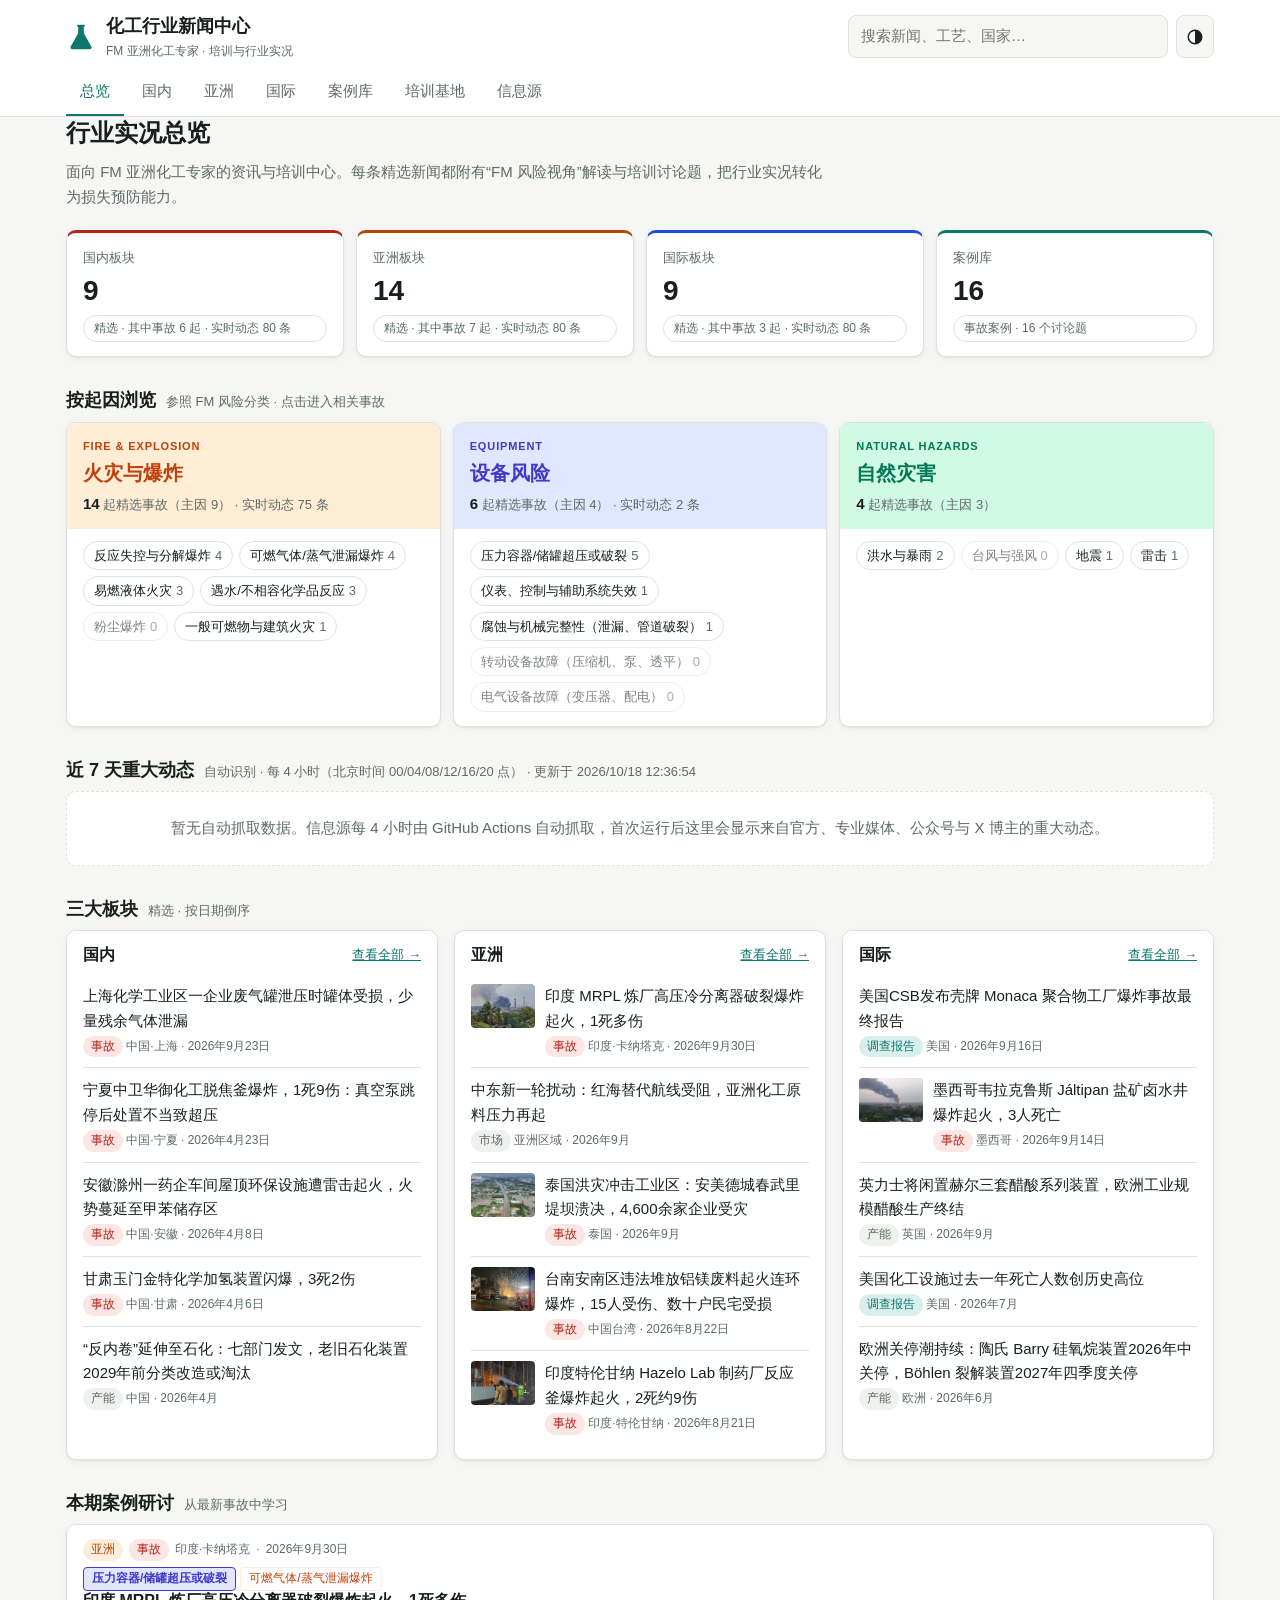
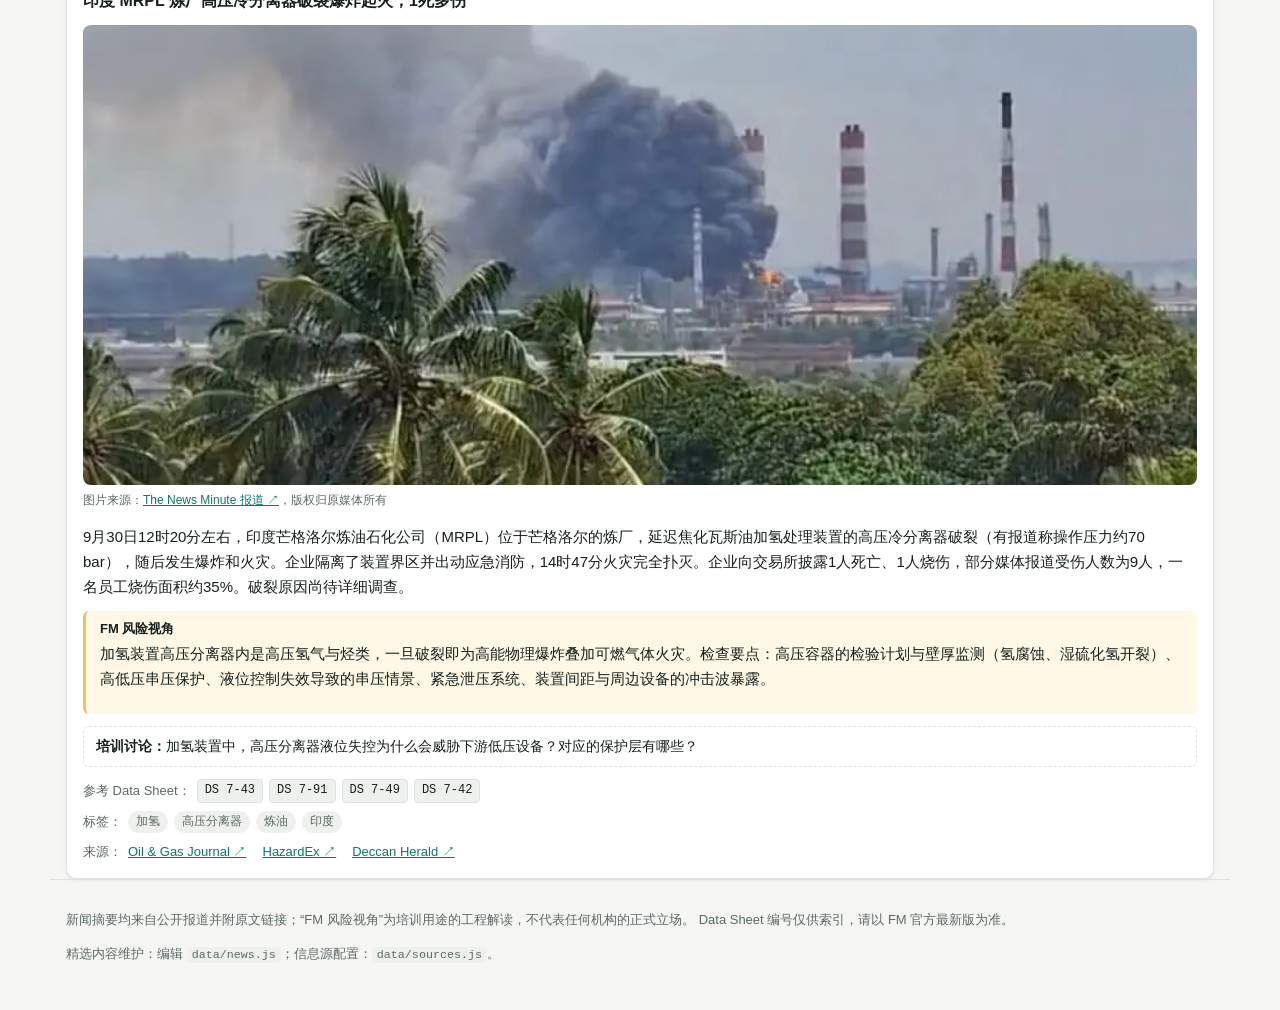
==== index.html @ 38d8e30a "性能与代码优化：WebP 缩略图、精简 feeds.js、去除重复代码 - 事故配图改为 WebP，并单独生成 360px 缩略图：列表页图片流量   总览 338KB→60KB、亚洲 627KB→1" ====
<!doctype html>
<html lang="zh-CN">
<head>
  <meta charset="utf-8" />
  <meta name="viewport" content="width=device-width, initial-scale=1" />
  <title>化工行业新闻中心</title>
  <meta name="description" content="面向 FM 亚洲化工专家的行业资讯与培训基地：国内、亚洲、国际三大板块。" />
  <link rel="icon" href="data:image/svg+xml,%3Csvg xmlns='http://www.w3.org/2000/svg' viewBox='0 0 32 32'%3E%3Cpath d='M12 3h8v2h-1v7l8 14a2 2 0 0 1-2 3H7a2 2 0 0 1-2-3l8-14V5h-1z' fill='%230f766e'/%3E%3C/svg%3E" />
  <link rel="stylesheet" href="assets/style.css" />
  <script>try{var t=localStorage.getItem("theme");if(t)document.documentElement.dataset.theme=t}catch(e){}</script>
  <script defer src="data/news.js"></script>
  <script defer src="data/images.js"></script>
  <script defer src="data/perils.js"></script>
  <script defer src="data/sources.js"></script>
  <script defer src="data/feeds.js"></script>
  <script defer src="data/training.js"></script>
  <script defer src="assets/app.js"></script>
</head>
<body>
  <header class="site-header">
    <div class="wrap header-inner">
      <a class="brand" href="#/">
        <svg viewBox="0 0 32 32" aria-hidden="true"><path d="M12 3h8v2h-1v7l8 14a2 2 0 0 1-2 3H7a2 2 0 0 1-2-3l8-14V5h-1z" /></svg>
        <span>
          <strong>化工行业新闻中心</strong>
          <small>FM 亚洲化工专家 · 培训与行业实况</small>
        </span>
      </a>
      <div class="header-tools">
        <input id="search" type="search" placeholder="搜索新闻、工艺、国家…" aria-label="搜索" />
        <button id="theme" class="icon-btn" title="切换深浅色" aria-label="切换深浅色"><svg viewBox="0 0 24 24" aria-hidden="true"><path d="M12 2a10 10 0 1 0 0 20 10 10 0 0 0 0-20zm0 2v16a8 8 0 0 1 0-16z"/></svg></button>
      </div>
    </div>
    <nav class="wrap tabs" id="tabs">
      <a href="#/" data-view="home">总览</a>
      <a href="#/cn" data-view="cn">国内</a>
      <a href="#/asia" data-view="asia">亚洲</a>
      <a href="#/intl" data-view="intl">国际</a>
      <a href="#/cases" data-view="cases">案例库</a>
      <a href="#/training" data-view="training">培训基地</a>
      <a href="#/sources" data-view="sources">信息源</a>
    </nav>
  </header>

  <main class="wrap" id="app" tabindex="-1"></main>

  <footer class="site-footer wrap">
    <p>
      新闻摘要均来自公开报道并附原文链接；“FM 风险视角”为培训用途的工程解读，不代表任何机构的正式立场。
      Data Sheet 编号仅供索引，请以 FM 官方最新版为准。
    </p>
    <p id="footer-update">精选内容维护：编辑 <code>data/news.js</code>；信息源配置：<code>data/sources.js</code>。</p>
  </footer>

</body>
</html>
---- assets/style.css ----
:root {
  --bg: #f6f7f5;
  --surface: #ffffff;
  --surface-2: #eef1ee;
  --text: #17201d;
  --muted: #5d6a65;
  --border: #dde3df;
  --accent: #0f766e;
  --accent-soft: #d8efeb;
  --cn: #b42318;
  --cn-soft: #fbe6e4;
  --asia: #b54708;
  --asia-soft: #fdeedc;
  --intl: #1d4ed8;
  --intl-soft: #e1e9fd;
  --fm-bg: #fff8e6;
  --p-fire: #c2410c;
  --p-fire-soft: #ffedd5;
  --p-equipment: #4338ca;
  --p-equipment-soft: #e0e7ff;
  --p-natural: #047857;
  --p-natural-soft: #d1fae5;
  --fm-border: #e8c46a;
  --shadow: 0 1px 2px rgba(16, 24, 20, 0.06), 0 2px 8px rgba(16, 24, 20, 0.04);
  --radius: 10px;
  color-scheme: light;
}

@media (prefers-color-scheme: dark) {
  :root:not([data-theme="light"]) {
    --bg: #111615;
    --surface: #181f1d;
    --surface-2: #202826;
    --text: #e6ece9;
    --muted: #9aa8a3;
    --border: #2c3633;
    --accent: #2dd4bf;
    --accent-soft: #16332f;
    --cn: #f97066;
    --cn-soft: #3a1c1a;
    --asia: #fdb022;
    --asia-soft: #3a2a12;
    --intl: #84adff;
    --intl-soft: #1b2645;
    --fm-bg: #2a2413;
    --p-fire: #fb923c;
    --p-fire-soft: #3b2312;
    --p-equipment: #a5b4fc;
    --p-equipment-soft: #22254a;
    --p-natural: #34d399;
    --p-natural-soft: #10322a;
    --fm-border: #7a6528;
    --shadow: none;
    color-scheme: dark;
  }
}
:root[data-theme="dark"] {
  --bg: #111615;
  --surface: #181f1d;
  --surface-2: #202826;
  --text: #e6ece9;
  --muted: #9aa8a3;
  --border: #2c3633;
  --accent: #2dd4bf;
  --accent-soft: #16332f;
  --cn: #f97066;
  --cn-soft: #3a1c1a;
  --asia: #fdb022;
  --asia-soft: #3a2a12;
  --intl: #84adff;
  --intl-soft: #1b2645;
  --fm-bg: #2a2413;
  --p-fire: #fb923c;
  --p-fire-soft: #3b2312;
  --p-equipment: #a5b4fc;
  --p-equipment-soft: #22254a;
  --p-natural: #34d399;
  --p-natural-soft: #10322a;
  --fm-border: #7a6528;
  --shadow: none;
  color-scheme: dark;
}

* { box-sizing: border-box; }
html { -webkit-text-size-adjust: 100%; }
body {
  margin: 0;
  background: var(--bg);
  color: var(--text);
  font: 15px/1.65 -apple-system, BlinkMacSystemFont, "PingFang SC", "Hiragino Sans GB", "Microsoft YaHei", "Noto Sans CJK SC", "Segoe UI", Roboto, sans-serif;
}
a { color: var(--accent); }
code { background: var(--surface-2); padding: 1px 5px; border-radius: 4px; font-size: 0.9em; }
h1, h2, h3, h4 { line-height: 1.3; margin: 0 0 0.5em; }
.wrap { max-width: 1180px; margin: 0 auto; padding: 0 16px; }

/* Header */
.site-header { background: var(--surface); border-bottom: 1px solid var(--border); position: sticky; top: 0; z-index: 10; }
.header-inner { display: flex; align-items: center; justify-content: space-between; gap: 16px; padding-top: 12px; padding-bottom: 8px; flex-wrap: wrap; }
.brand { display: flex; align-items: center; gap: 10px; color: var(--text); text-decoration: none; }
.brand svg { width: 30px; height: 30px; fill: var(--accent); flex: none; }
.brand strong { display: block; font-size: 18px; }
.brand small { display: block; color: var(--muted); font-size: 12px; }
.header-tools { display: flex; gap: 8px; flex: 1; justify-content: flex-end; min-width: 220px; }
#search { flex: 1; max-width: 320px; padding: 8px 12px; border: 1px solid var(--border); border-radius: 8px; background: var(--bg); color: var(--text); font: inherit; }
.icon-btn { border: 1px solid var(--border); background: var(--bg); color: var(--text); border-radius: 8px; width: 38px; cursor: pointer; display: grid; place-items: center; }
.icon-btn svg { width: 18px; height: 18px; fill: currentColor; }
.tabs { display: flex; gap: 4px; overflow-x: auto; scrollbar-width: none; }
.tabs a { padding: 10px 14px; color: var(--muted); text-decoration: none; border-bottom: 2px solid transparent; white-space: nowrap; font-weight: 500; }
.tabs a:hover { color: var(--text); }
.tabs a.active { color: var(--accent); border-bottom-color: var(--accent); }

main { padding-top: 24px; padding-bottom: 40px; outline: none; }
.site-footer { color: var(--muted); font-size: 13px; border-top: 1px solid var(--border); padding-top: 16px; padding-bottom: 32px; }

/* Sections */
.page-head { margin-bottom: 20px; }
.page-head h1 { font-size: 24px; }
.page-head p { color: var(--muted); margin: 0; max-width: 760px; }
.section { margin-top: 32px; }
.section > h2 { font-size: 18px; display: flex; align-items: baseline; gap: 10px; }
.section > h2 small { font-weight: 400; color: var(--muted); font-size: 13px; }

/* Stats */
.stats { display: grid; grid-template-columns: repeat(auto-fit, minmax(200px, 1fr)); gap: 12px; }
.stat { background: var(--surface); border: 1px solid var(--border); border-radius: var(--radius); padding: 14px 16px; text-decoration: none; color: var(--text); box-shadow: var(--shadow); border-top: 3px solid var(--c, var(--accent)); }
.stat .label { color: var(--muted); font-size: 13px; }
.stat .num { font-size: 28px; font-weight: 700; font-variant-numeric: tabular-nums; }
.stat .sub { font-size: 12px; color: var(--muted); }

/* Region columns */
.columns { display: grid; grid-template-columns: repeat(3, 1fr); gap: 16px; }
@media (max-width: 900px) { .columns { grid-template-columns: 1fr; } }
.col { background: var(--surface); border: 1px solid var(--border); border-radius: var(--radius); padding: 14px 16px; box-shadow: var(--shadow); }
.col h3 { display: flex; justify-content: space-between; align-items: center; font-size: 16px; }
.col h3 a { font-size: 13px; font-weight: 400; }
.mini { list-style: none; padding: 0; margin: 0; }
.mini li { padding: 10px 0; border-top: 1px solid var(--border); }
.mini li:first-child { border-top: 0; }
.mini a { color: var(--text); text-decoration: none; font-weight: 500; }
.mini a:hover { color: var(--accent); }
.mini .meta { font-size: 12px; color: var(--muted); margin-top: 2px; }

/* Badges */
.badge { display: inline-block; font-size: 12px; padding: 1px 8px; border-radius: 999px; background: var(--surface-2); color: var(--muted); white-space: nowrap; }
.badge.r-cn { background: var(--cn-soft); color: var(--cn); }
.badge.r-asia { background: var(--asia-soft); color: var(--asia); }
.badge.r-intl { background: var(--intl-soft); color: var(--intl); }
.badge.c-incident { background: var(--cn-soft); color: var(--cn); }
.badge.c-investigation { background: var(--accent-soft); color: var(--accent); }

/* Filters */
.toolbar { display: flex; flex-wrap: wrap; gap: 8px; align-items: center; margin-bottom: 16px; }
.chip { border: 1px solid var(--border); background: var(--surface); color: var(--text); padding: 5px 12px; border-radius: 999px; cursor: pointer; font: inherit; font-size: 13px; }
.chip.active { background: var(--accent); border-color: var(--accent); color: var(--surface); }
.chip .n { opacity: 0.7; margin-left: 4px; font-variant-numeric: tabular-nums; }

/* Layout with sidebar */
.split { display: grid; grid-template-columns: minmax(0, 1fr) 340px; gap: 24px; align-items: start; }
@media (max-width: 960px) { .split { grid-template-columns: 1fr; } }

/* News cards */
.cards { display: grid; gap: 12px; }
.card { background: var(--surface); border: 1px solid var(--border); border-radius: var(--radius); box-shadow: var(--shadow); overflow: hidden; }
.card > summary { list-style: none; cursor: pointer; padding: 14px 16px; }
.card > summary::-webkit-details-marker { display: none; }
.card .top { display: flex; gap: 6px; flex-wrap: wrap; align-items: center; font-size: 12px; color: var(--muted); margin-bottom: 4px; }
.card h3 { font-size: 16px; margin: 0; }
.card .lead { color: var(--muted); margin: 6px 0 0; display: -webkit-box; -webkit-line-clamp: 2; -webkit-box-orient: vertical; overflow: hidden; }
.card[open] .lead { display: none; }
.card .body { padding: 0 16px 16px; }
.card .body p { margin: 0 0 12px; }
.fm-box { background: var(--fm-bg); border-left: 3px solid var(--fm-border); border-radius: 6px; padding: 10px 14px; margin: 12px 0; }
.fm-box h4 { font-size: 13px; margin: 0 0 4px; }
.fm-box p { margin: 0; }
.discuss { border: 1px dashed var(--border); border-radius: 6px; padding: 8px 12px; margin: 12px 0; font-size: 14px; }
.row { display: flex; gap: 6px; flex-wrap: wrap; align-items: center; margin-top: 8px; font-size: 13px; }
.row .k { color: var(--muted); }
.ds { font-family: ui-monospace, SFMono-Regular, Menlo, Consolas, monospace; font-size: 12px; padding: 1px 7px; border: 1px solid var(--border); border-radius: 4px; background: var(--surface-2); color: var(--text); text-decoration: none; }
.sources a { margin-right: 10px; }
.empty { color: var(--muted); padding: 24px; text-align: center; background: var(--surface); border: 1px dashed var(--border); border-radius: var(--radius); }

/* Sidebar feed */
.panel { background: var(--surface); border: 1px solid var(--border); border-radius: var(--radius); padding: 14px 16px; box-shadow: var(--shadow); }
.panel h3 { font-size: 15px; margin-bottom: 4px; }
.panel .hint { font-size: 12px; color: var(--muted); margin: 0 0 8px; }
.feed { list-style: none; margin: 0; padding: 0; }
.feed li { padding: 8px 0; border-top: 1px solid var(--border); font-size: 14px; }
.feed li:first-child { border-top: 0; }
.feed a { color: var(--text); text-decoration: none; }
.feed a:hover { color: var(--accent); }
.feed .meta { font-size: 12px; color: var(--muted); }

/* Training */
.levels { display: grid; grid-template-columns: repeat(3, 1fr); gap: 16px; }
@media (max-width: 900px) { .levels { grid-template-columns: 1fr; } }
.level { background: var(--surface); border: 1px solid var(--border); border-radius: var(--radius); padding: 16px; box-shadow: var(--shadow); }
.level h3 { color: var(--accent); font-size: 17px; }
.level .goal { color: var(--muted); font-size: 13px; margin-bottom: 8px; }
.level h4 { font-size: 14px; margin: 12px 0 4px; }
.level ul { margin: 0; padding-left: 18px; font-size: 14px; }
.table-wrap { overflow-x: auto; background: var(--surface); border: 1px solid var(--border); border-radius: var(--radius); }
table { border-collapse: collapse; width: 100%; font-size: 14px; }
th, td { text-align: left; padding: 8px 12px; border-bottom: 1px solid var(--border); vertical-align: top; }
th { background: var(--surface-2); font-weight: 600; white-space: nowrap; }
tr:last-child td { border-bottom: 0; }
td.mono { font-family: ui-monospace, SFMono-Regular, Menlo, Consolas, monospace; white-space: nowrap; }
.regs { display: grid; grid-template-columns: repeat(auto-fit, minmax(260px, 1fr)); gap: 12px; }
.regs .panel ul { margin: 0; padding-left: 18px; font-size: 14px; }

/* Quiz */
.quiz { display: grid; gap: 12px; }
.q { background: var(--surface); border: 1px solid var(--border); border-radius: var(--radius); padding: 14px 16px; }
.q p { margin: 0 0 8px; font-weight: 600; }
.q label { display: block; padding: 6px 10px; border-radius: 6px; cursor: pointer; border: 1px solid transparent; }
.q label:hover { background: var(--surface-2); }
.q label.right { border-color: var(--accent); background: var(--accent-soft); }
.q label.wrong { border-color: var(--cn); background: var(--cn-soft); }
.q .explain { font-size: 14px; color: var(--muted); margin-top: 8px; display: none; }
.q.done .explain { display: block; }
.score { font-weight: 600; margin-top: 12px; }
.btn { background: var(--accent); color: var(--surface); border: 0; padding: 8px 16px; border-radius: 8px; font: inherit; cursor: pointer; }

@media (max-width: 600px) {
  .brand small { display: none; }
  .header-tools { min-width: 0; flex-basis: 100%; }
  #search { max-width: none; }
}

/* Major / source badges */
.badge.major { background: var(--cn); color: var(--surface); font-weight: 600; }
.badge.ok { background: var(--accent-soft); color: var(--accent); }
.badge.tier-A { background: var(--accent-soft); color: var(--accent); }
.badge.tier-B { background: var(--intl-soft); color: var(--intl); }
.feed li.is-major a { font-weight: 600; }
.panel .toolbar { margin: 4px 0 4px; }
.panel.note ul { margin: 0; padding-left: 18px; font-size: 14px; }
.panel.note li { margin-bottom: 4px; }

/* News photos */
.card > summary.has-thumb { display: grid; grid-template-columns: minmax(0, 1fr) 168px; gap: 14px; align-items: start; }
.card .sum-text { min-width: 0; }
.card .thumb { width: 168px; aspect-ratio: 3 / 2; object-fit: cover; border-radius: 6px; background: var(--surface-2); display: block; }
.card[open] .thumb { display: none; }
.card[open] > summary.has-thumb { grid-template-columns: minmax(0, 1fr); }
.photo { margin: 0 0 14px; }
.photo img { width: 100%; max-height: 460px; object-fit: cover; border-radius: 8px; background: var(--surface-2); display: block; }
.photo figcaption { font-size: 12px; color: var(--muted); margin-top: 6px; }
.no-photo { font-size: 12px; color: var(--muted); }
.mini li.has-thumb { display: grid; grid-template-columns: 64px minmax(0, 1fr); gap: 10px; align-items: start; }
.mini-thumb { width: 64px; height: 44px; object-fit: cover; border-radius: 4px; background: var(--surface-2); display: block; flex: none; }
.case-title { display: flex; gap: 10px; align-items: flex-start; min-width: 220px; }
@media (max-width: 600px) {
  .card > summary.has-thumb { grid-template-columns: minmax(0, 1fr) 96px; gap: 10px; }
  .card .thumb { width: 96px; }
}

/* Perils (FM risk categories) */
.p-fire { --pc: var(--p-fire); --pcs: var(--p-fire-soft); }
.p-equipment { --pc: var(--p-equipment); --pcs: var(--p-equipment-soft); }
.p-natural { --pc: var(--p-natural); --pcs: var(--p-natural-soft); }
.peril-grid { display: grid; grid-template-columns: repeat(3, minmax(0, 1fr)); gap: 12px; }
@media (max-width: 900px) { .peril-grid { grid-template-columns: 1fr; } }
.peril-tile { background: var(--surface); border: 1px solid var(--border); border-radius: var(--radius); box-shadow: var(--shadow); overflow: hidden; display: flex; flex-direction: column; }
.peril-head { display: grid; gap: 2px; padding: 14px 16px 12px; background: var(--pcs); color: var(--text); text-decoration: none; }
.peril-head:hover .peril-name, .peril-head:focus-visible .peril-name { text-decoration: underline; }
.peril-en { font-size: 11px; letter-spacing: 0.08em; text-transform: uppercase; color: var(--pc); font-weight: 600; }
.peril-name { font-size: 20px; font-weight: 700; color: var(--pc); }
.peril-count { font-size: 13px; color: var(--muted); font-variant-numeric: tabular-nums; }
.peril-count b { color: var(--text); font-size: 15px; }
.subs { display: flex; flex-wrap: wrap; gap: 6px; padding: 12px 16px 14px; }
.sub { font-size: 13px; padding: 3px 10px; border: 1px solid var(--border); border-radius: 999px; color: var(--text); text-decoration: none; background: var(--surface); }
.sub:hover { border-color: var(--pc); color: var(--pc); }
.sub .n { color: var(--muted); margin-left: 4px; font-variant-numeric: tabular-nums; }
.causes { display: flex; flex-wrap: wrap; gap: 4px; margin-top: 6px; }
a.peril { font-size: 12px; padding: 1px 8px; border-radius: 4px; text-decoration: none; color: var(--pc); background: var(--surface); border: 1px solid var(--pcs); white-space: nowrap; }
a.peril.primary { background: var(--pcs); border-color: var(--pc); font-weight: 600; }
a.peril:hover { border-color: var(--pc); }
.peril-page { border-left: 4px solid var(--pc); padding-left: 14px; }
.peril-page h1 { color: var(--pc); }
.peril-page .row { margin-top: 6px; }
.peril-role { font-size: 12px; color: var(--muted); margin: 6px 0 -6px 2px; }
a.chip { text-decoration: none; display: inline-block; }
.sub.zero { opacity: 0.55; }

/* 定位到某条新闻或 Data Sheet 时，为吸顶导航留出空间 */
.card, #ds-hl { scroll-margin-top: 140px; }
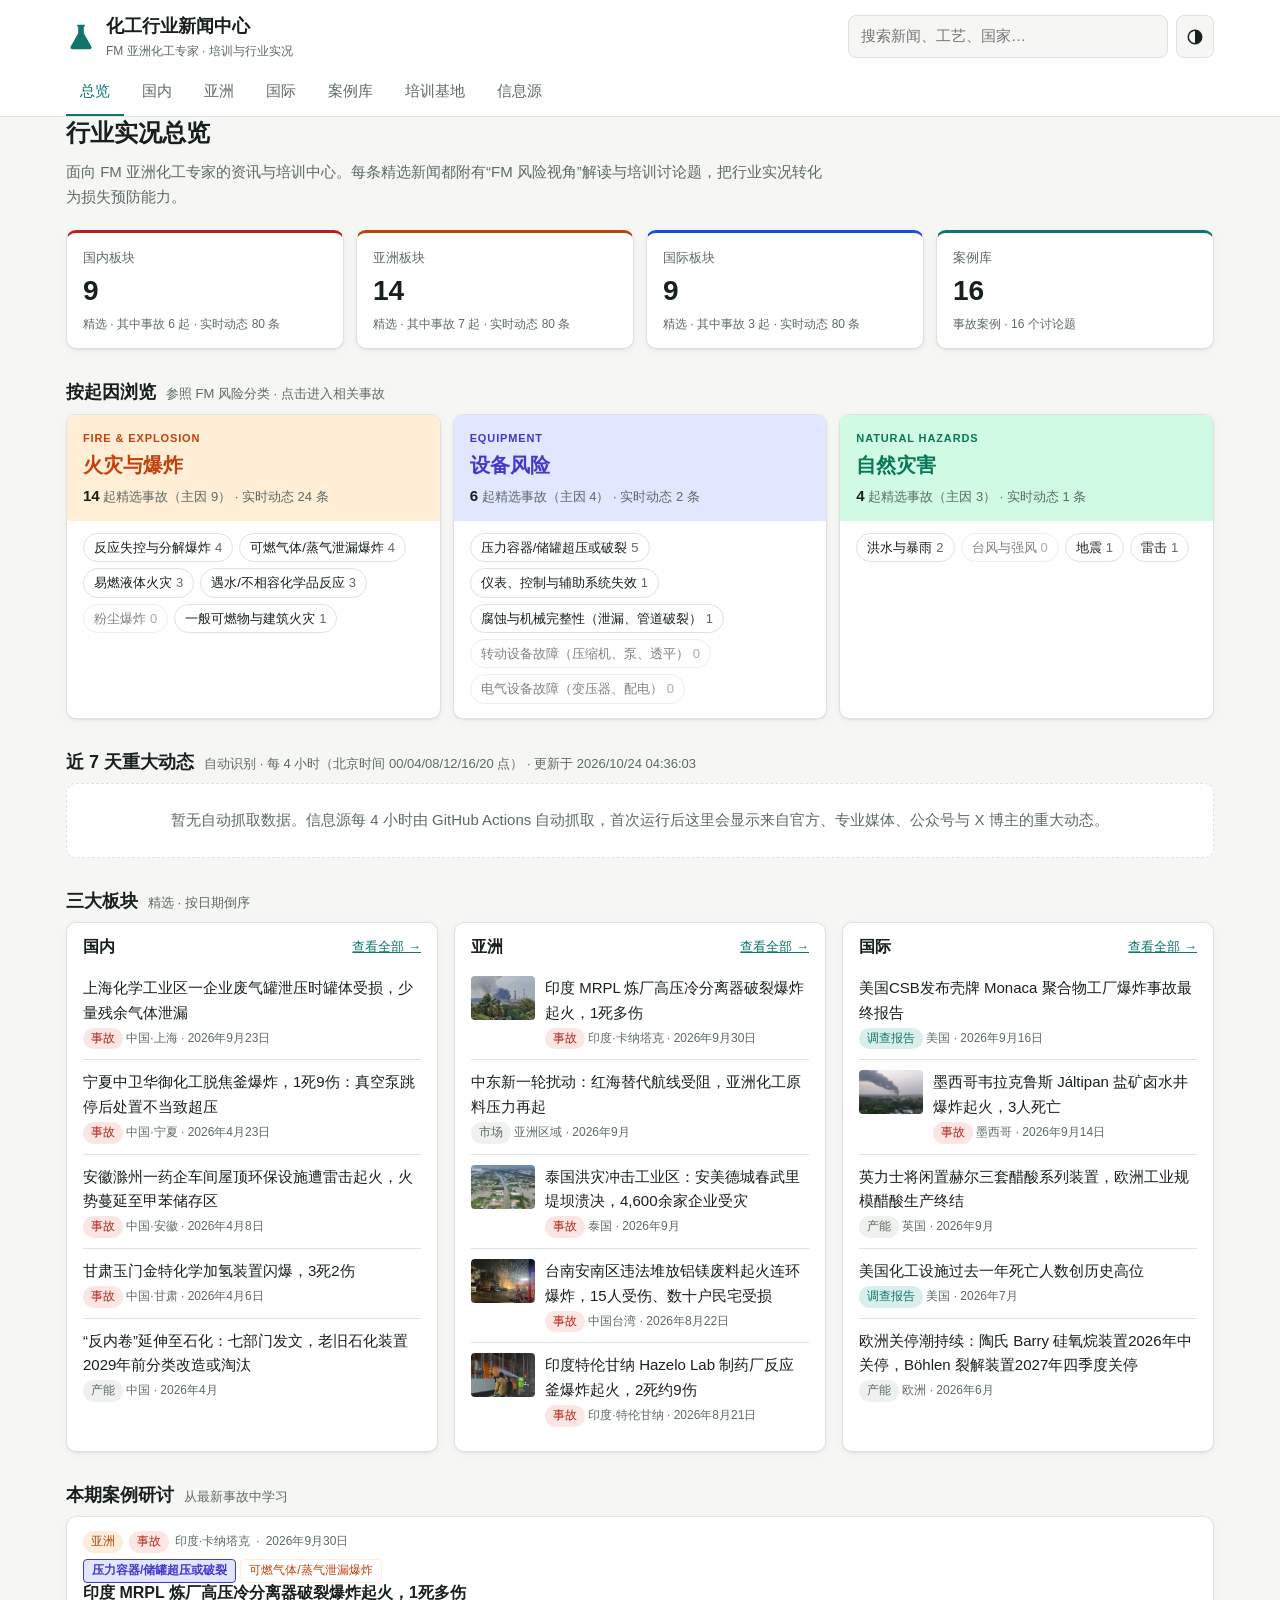
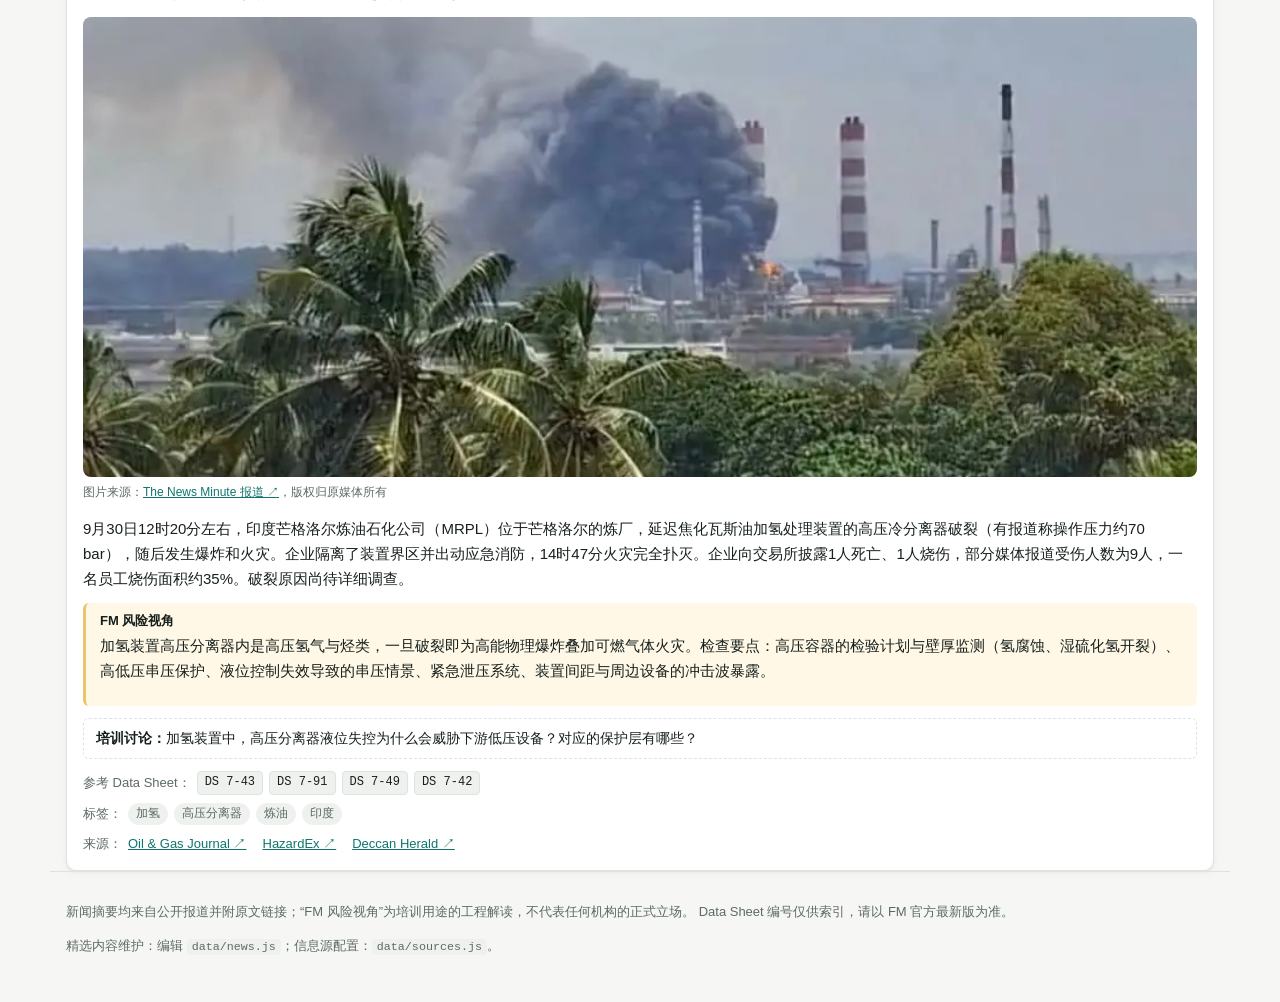
==== commit c55e8202: "重大动态 FM 速报改为无需密钥：新增 data/fm-notes.js 并为当前重大动态撰写速报 - 按原文链接保存速报；同一事件多篇报道合并为一张卡片（优先有配图的） - 会议、网站通报、纯人身伤" ====
--- a/index.html
+++ b/index.html
@@ -14,6 +14,7 @@
   <script defer src="data/sources.js"></script>
   <script defer src="data/feeds.js"></script>
   <script defer src="data/training.js"></script>
+  <script defer src="data/fm-notes.js"></script>
   <script defer src="assets/app.js"></script>
 </head>
 <body>
--- a/assets/style.css
+++ b/assets/style.css
@@ -269,9 +269,9 @@
 .peril-count { font-size: 13px; color: var(--muted); font-variant-numeric: tabular-nums; }
 .peril-count b { color: var(--text); font-size: 15px; }
 .subs { display: flex; flex-wrap: wrap; gap: 6px; padding: 12px 16px 14px; }
-.sub { font-size: 13px; padding: 3px 10px; border: 1px solid var(--border); border-radius: 999px; color: var(--text); text-decoration: none; background: var(--surface); }
-.sub:hover { border-color: var(--pc); color: var(--pc); }
-.sub .n { color: var(--muted); margin-left: 4px; font-variant-numeric: tabular-nums; }
+.subs .sub { font-size: 13px; padding: 3px 10px; border: 1px solid var(--border); border-radius: 999px; color: var(--text); text-decoration: none; background: var(--surface); }
+.subs .sub:hover { border-color: var(--pc); color: var(--pc); }
+.subs .sub .n { color: var(--muted); margin-left: 4px; font-variant-numeric: tabular-nums; }
 .causes { display: flex; flex-wrap: wrap; gap: 4px; margin-top: 6px; }
 a.peril { font-size: 12px; padding: 1px 8px; border-radius: 4px; text-decoration: none; color: var(--pc); background: var(--surface); border: 1px solid var(--pcs); white-space: nowrap; }
 a.peril.primary { background: var(--pcs); border-color: var(--pc); font-weight: 600; }
@@ -281,7 +281,73 @@
 .peril-page .row { margin-top: 6px; }
 .peril-role { font-size: 12px; color: var(--muted); margin: 6px 0 -6px 2px; }
 a.chip { text-decoration: none; display: inline-block; }
-.sub.zero { opacity: 0.55; }
+.subs .sub.zero { opacity: 0.55; }
 
 /* 定位到某条新闻或 Data Sheet 时，为吸顶导航留出空间 */
 .card, #ds-hl { scroll-margin-top: 140px; }
+
+/* 重大动态卡片 */
+.major-grid { display: grid; grid-template-columns: repeat(3, minmax(0, 1fr)); gap: 12px; }
+@media (max-width: 900px) { .major-grid { grid-template-columns: repeat(2, minmax(0, 1fr)); } }
+.major-card { display: flex; flex-direction: column; background: var(--surface); border: 1px solid var(--border); border-radius: var(--radius); overflow: hidden; color: var(--text); text-decoration: none; box-shadow: var(--shadow); }
+.major-card:hover h3, .major-card:focus-visible h3 { color: var(--accent); }
+.mc-media { position: relative; aspect-ratio: 16 / 10; background: var(--surface-2); overflow: hidden; }
+.mc-media img { width: 100%; height: 100%; object-fit: cover; display: block; }
+.mc-media .ph-label { display: none; }
+.mc-media.noimg { display: grid; place-items: center; background: var(--pcs, var(--surface-2)); }
+.mc-media.noimg .ph-label { display: block; font-weight: 700; font-size: 15px; color: var(--pc, var(--muted)); letter-spacing: 0.04em; }
+.mc-body { padding: 10px 12px 12px; display: grid; gap: 4px; min-width: 0; }
+.mc-top { display: flex; flex-wrap: wrap; gap: 4px; align-items: center; }
+.mc-cause { font-size: 12px; color: var(--pc, var(--muted)); }
+.major-card h3 { font-size: 15px; margin: 0; line-height: 1.45; display: -webkit-box; -webkit-line-clamp: 3; -webkit-box-orient: vertical; overflow: hidden; }
+.major-card .meta { font-size: 12px; color: var(--muted); }
+
+/* 手机：重大动态放最前，分类与统计后移；重大动态改为左图右文的紧凑列表 */
+@media (max-width: 700px) {
+  .home { display: flex; flex-direction: column; }
+  .home > .h-head { display: none; }
+  .home > .h-major { order: 1; }
+  .home > .h-boards { order: 2; }
+  .home > .h-case { order: 3; }
+  .home > .h-perils { order: 4; }
+  .home > .h-stats { order: 5; margin-top: 32px; }
+  .home > .h-major > .section { margin-top: 0; }
+  .major-grid { grid-template-columns: 1fr; gap: 8px; }
+  .major-card { flex-direction: row; }
+  .mc-media { width: 112px; height: 84px; flex: none; aspect-ratio: auto; margin: 10px 0 10px 10px; border-radius: 6px; align-self: flex-start; }
+  .mc-body { padding: 8px 10px; }
+  .section > h2 { flex-wrap: wrap; row-gap: 2px; }
+  .section > h2 small { flex-basis: 100%; }
+  .mc-media.noimg .ph-label { font-size: 12px; padding: 0 6px; text-align: center; }
+  .major-card h3 { font-size: 14px; }
+  .stats { grid-template-columns: repeat(2, minmax(0, 1fr)); gap: 8px; }
+  .stat { padding: 10px 12px; }
+  .stat .num { font-size: 22px; }
+}
+
+/* 重大动态卡片为按钮：重置按钮样式 */
+button.major-card { font: inherit; text-align: left; padding: 0; cursor: pointer; width: 100%; }
+button.major-card:focus-visible { outline: 2px solid var(--accent); outline-offset: 2px; }
+
+/* 重大动态弹窗 */
+.news-dialog { border: 0; padding: 0; border-radius: 14px; width: min(640px, calc(100vw - 32px)); max-height: calc(100vh - 48px); background: var(--surface); color: var(--text); box-shadow: 0 20px 60px rgba(0, 0, 0, 0.35); }
+.news-dialog::backdrop { background: rgba(10, 16, 14, 0.55); }
+.nd-inner { position: relative; }
+.nd-close { position: absolute; top: 10px; right: 10px; z-index: 2; width: 34px; height: 34px; border-radius: 50%; border: 0; background: rgba(0, 0, 0, 0.55); color: #fff; font-size: 20px; line-height: 1; cursor: pointer; }
+.nd-media { aspect-ratio: 16 / 9; }
+.nd-body { padding: 14px 18px 18px; display: grid; gap: 6px; }
+.nd-body h2 { font-size: 18px; margin: 4px 0 0; text-wrap: balance; }
+.nd-body h3 { font-size: 14px; margin: 10px 0 0; color: var(--muted); }
+.nd-body p { margin: 0; }
+.nd-body .fm-box ul { margin: 4px 0 0; padding-left: 18px; }
+.nd-body .fm-box li { margin-bottom: 4px; }
+.nd-note { font-size: 12px; color: var(--muted); margin-top: 4px !important; }
+.nd-empty { color: var(--muted); }
+.nd-actions { display: flex; flex-wrap: wrap; gap: 8px; margin-top: 8px; }
+.nd-actions .btn { text-decoration: none; display: inline-block; }
+.btn.ghost { background: transparent; color: var(--accent); border: 1px solid var(--accent); }
+@media (max-width: 700px) {
+  .news-dialog { width: 100vw; max-width: 100vw; max-height: 92vh; margin: auto 0 0; border-radius: 16px 16px 0 0; }
+  .nd-body { padding: 12px 16px calc(16px + env(safe-area-inset-bottom, 0px)); }
+  .news-dialog .nd-media { width: auto; height: auto; margin: 0; border-radius: 0; aspect-ratio: 16 / 9; align-self: auto; }
+}
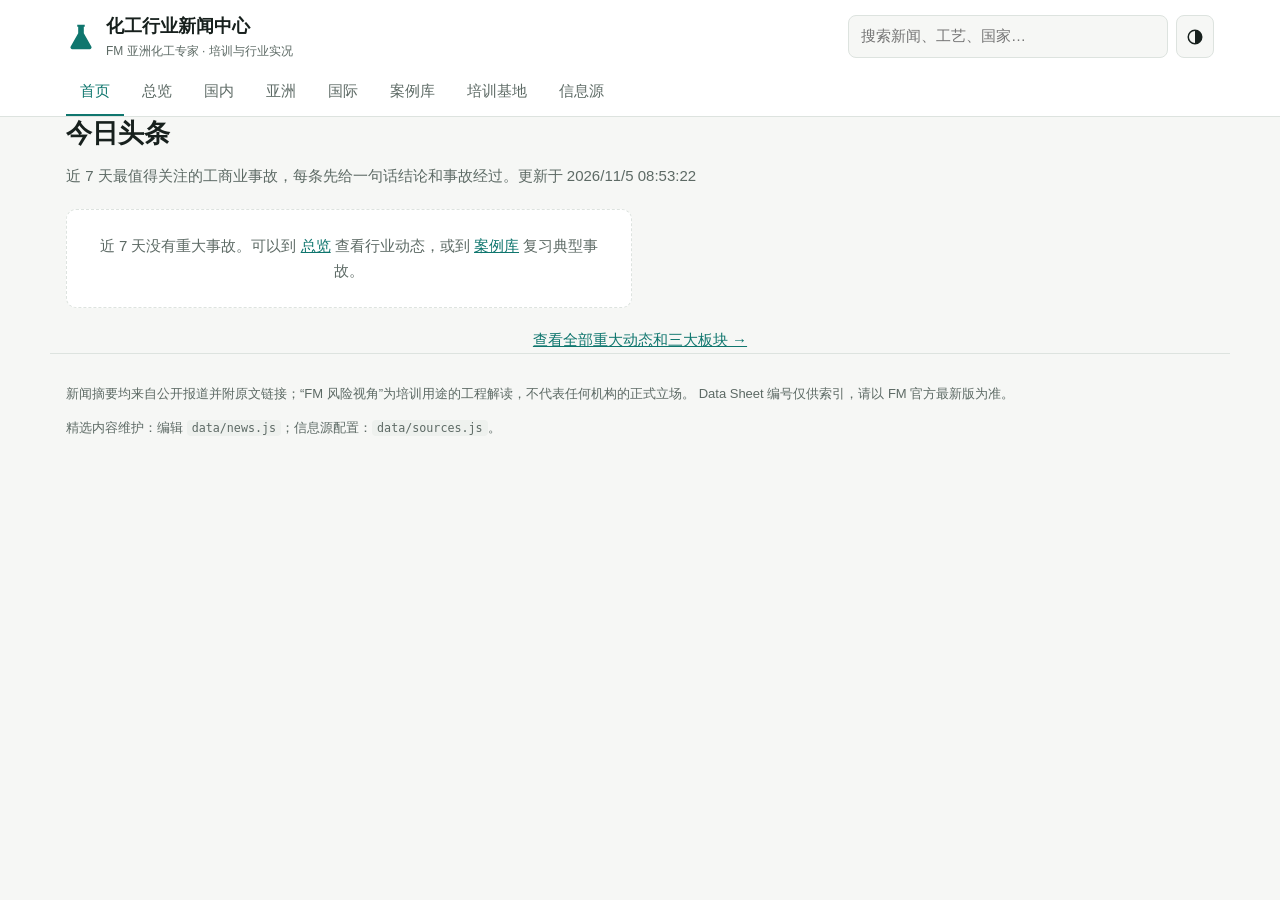
==== commit b1feef5a: "首页头条、一句话总结与流程图、示意图，修复新闻原文链接错配 - 修复 Google News 链接批量解析时的错配：接口返回顺序与请求顺序不一致，   导致原文链接、配图、摘要和速报对应到别的标题上。" ====
--- a/index.html
+++ b/index.html
@@ -33,7 +33,8 @@
       </div>
     </div>
     <nav class="wrap tabs" id="tabs">
-      <a href="#/" data-view="home">总览</a>
+      <a href="#/" data-view="home">首页</a>
+      <a href="#/overview" data-view="overview">总览</a>
       <a href="#/cn" data-view="cn">国内</a>
       <a href="#/asia" data-view="asia">亚洲</a>
       <a href="#/intl" data-view="intl">国际</a>
--- a/assets/style.css
+++ b/assets/style.css
@@ -351,3 +351,77 @@
   .nd-body { padding: 12px 16px calc(16px + env(safe-area-inset-bottom, 0px)); }
   .news-dialog .nd-media { width: auto; height: auto; margin: 0; border-radius: 0; aspect-ratio: 16 / 9; align-self: auto; }
 }
+
+/* 报告要点 */
+.badge.report { background: var(--intl-soft); color: var(--intl); font-weight: 600; }
+.report-box { border: 1px solid var(--border); border-left: 3px solid var(--intl); border-radius: 6px; padding: 10px 14px; margin: 12px 0; background: var(--surface); }
+.report-box h4 { font-size: 14px; margin: 0 0 4px; display: flex; align-items: center; gap: 8px; flex-wrap: wrap; }
+.report-box .rb-type { font-size: 12px; font-weight: 500; color: var(--intl); }
+.report-box .rb-meta { font-size: 12px; color: var(--muted); margin-bottom: 6px; }
+.report-box .rb-impact { margin: 6px 0 !important; font-size: 14px; }
+.report-box h5 { font-size: 13px; margin: 10px 0 2px; }
+.report-box ul { margin: 0; padding-left: 18px; font-size: 14px; }
+.report-box li { margin-bottom: 4px; }
+.report-box .rb-link { display: inline-block; margin-top: 8px; font-size: 13px; }
+
+/* 示意图标注：没有现场照片时显示的起因插图 */
+.art-tag { position: absolute; left: 6px; bottom: 6px; font-size: 11px; line-height: 1; padding: 3px 6px; border-radius: 4px; background: rgba(0, 0, 0, 0.5); color: #fff; }
+.major-card .meta .orig { display: block; color: var(--muted); white-space: nowrap; overflow: hidden; text-overflow: ellipsis; }
+
+/* 一句话总结与事故经过流程图 */
+.nd-brief { font-size: 16px; font-weight: 600; line-height: 1.55; margin: 6px 0 2px !important; }
+.flow { list-style: none; margin: 8px 0; padding: 0; display: flex; flex-wrap: wrap; align-items: stretch; gap: 6px 0; counter-reset: step; }
+.flow li { display: flex; align-items: center; font-size: 13px; line-height: 1.4; }
+.flow li span { background: var(--pcs, var(--surface-2)); border: 1px solid var(--border); border-radius: 8px; padding: 6px 10px; }
+.flow li:not(:last-child)::after { content: "→"; color: var(--pc, var(--muted)); font-weight: 700; padding: 0 6px; }
+.flow li.end span { background: var(--cn-soft); border-color: var(--cn); color: var(--cn); font-weight: 600; }
+/* 竖排：弹窗、手机和窄卡片 */
+.flow.v { flex-direction: column; align-items: flex-start; gap: 0; }
+.flow.v li { flex-direction: column; align-items: flex-start; }
+.flow.v li span { position: relative; padding-left: 30px; counter-increment: step; }
+.flow.v li span::before { content: counter(step); position: absolute; left: 8px; top: 50%; transform: translateY(-50%); width: 16px; height: 16px; border-radius: 50%; background: var(--pc, var(--muted)); color: var(--surface); font-size: 11px; line-height: 16px; text-align: center; font-weight: 700; }
+.flow.v li.end span::before { background: var(--cn); }
+.flow.v li:not(:last-child)::after { content: "↓"; padding: 1px 0 1px 12px; }
+@media (max-width: 700px) {
+  .flow:not(.v) { flex-direction: column; align-items: flex-start; gap: 0; }
+  .flow:not(.v) li { flex-direction: column; align-items: flex-start; }
+  .flow:not(.v) li:not(:last-child)::after { content: "↓"; padding: 1px 0 1px 12px; }
+  .flow:not(.v) li span { position: relative; padding-left: 30px; counter-increment: step; }
+  .flow:not(.v) li span::before { content: counter(step); position: absolute; left: 8px; top: 50%; transform: translateY(-50%); width: 16px; height: 16px; border-radius: 50%; background: var(--pc, var(--muted)); color: var(--surface); font-size: 11px; line-height: 16px; text-align: center; font-weight: 700; }
+  .flow:not(.v) li.end span::before { background: var(--cn); }
+}
+.nd-detail { border-top: 1px solid var(--border); padding-top: 6px; margin-top: 4px; }
+.nd-detail > summary { cursor: pointer; font-size: 13px; color: var(--muted); list-style-position: inside; }
+.nd-detail > p { margin: 6px 0 0; }
+.card .body .nd-brief { margin-top: 0 !important; }
+
+/* 首页头条 */
+.front .page-head h1 { font-size: 26px; }
+.headlines { display: grid; grid-template-columns: repeat(2, minmax(0, 1fr)); gap: 16px; }
+.headline { background: var(--surface); border: 1px solid var(--border); border-radius: var(--radius); box-shadow: var(--shadow); overflow: hidden; display: flex; flex-direction: column; }
+.headline.big { grid-column: 1 / -1; flex-direction: row; }
+.headline .hl-media { border: 0; padding: 0; cursor: pointer; display: block; width: 100%; aspect-ratio: 16 / 9; }
+.headline.big .hl-media { width: 46%; flex: none; aspect-ratio: auto; min-height: 280px; }
+.hl-body { padding: 14px 16px 16px; display: grid; gap: 8px; align-content: start; min-width: 0; }
+.headline h2 { font-size: 18px; line-height: 1.45; margin: 0; text-wrap: balance; }
+.headline.big h2 { font-size: 22px; }
+.headline .flow { margin: 2px 0; }
+.hl-point { margin: 0; font-size: 14px; background: var(--fm-bg); border-left: 3px solid var(--fm-border); border-radius: 6px; padding: 8px 10px; }
+.headline .meta { font-size: 12px; color: var(--muted); }
+.hl-count { font-size: 12px; color: var(--muted); }
+.headline .nd-actions { margin-top: 0; }
+.front-more { margin: 20px 0 0; text-align: center; }
+@media (max-width: 800px) {
+  .headlines { grid-template-columns: 1fr; }
+  .headline.big { flex-direction: column; }
+  .headline.big .hl-media { width: 100%; min-height: 0; aspect-ratio: 16 / 9; }
+  .headline.big h2 { font-size: 19px; }
+}
+@media (max-width: 700px) {
+  .headline .hl-media.mc-media { width: 100%; height: auto; margin: 0; border-radius: 0; aspect-ratio: 16 / 9; align-self: auto; }
+}
+/* 不换行的原标题不能撑宽卡片 */
+.mc-body, .hl-body { grid-template-columns: minmax(0, 1fr); }
+.mc-body { flex: 1; }
+.nd-body > .meta { font-size: 13px; color: var(--muted); }
+.photo.art .mc-media { width: 100%; height: auto; margin: 0; aspect-ratio: 16 / 9; border-radius: 8px; align-self: auto; }
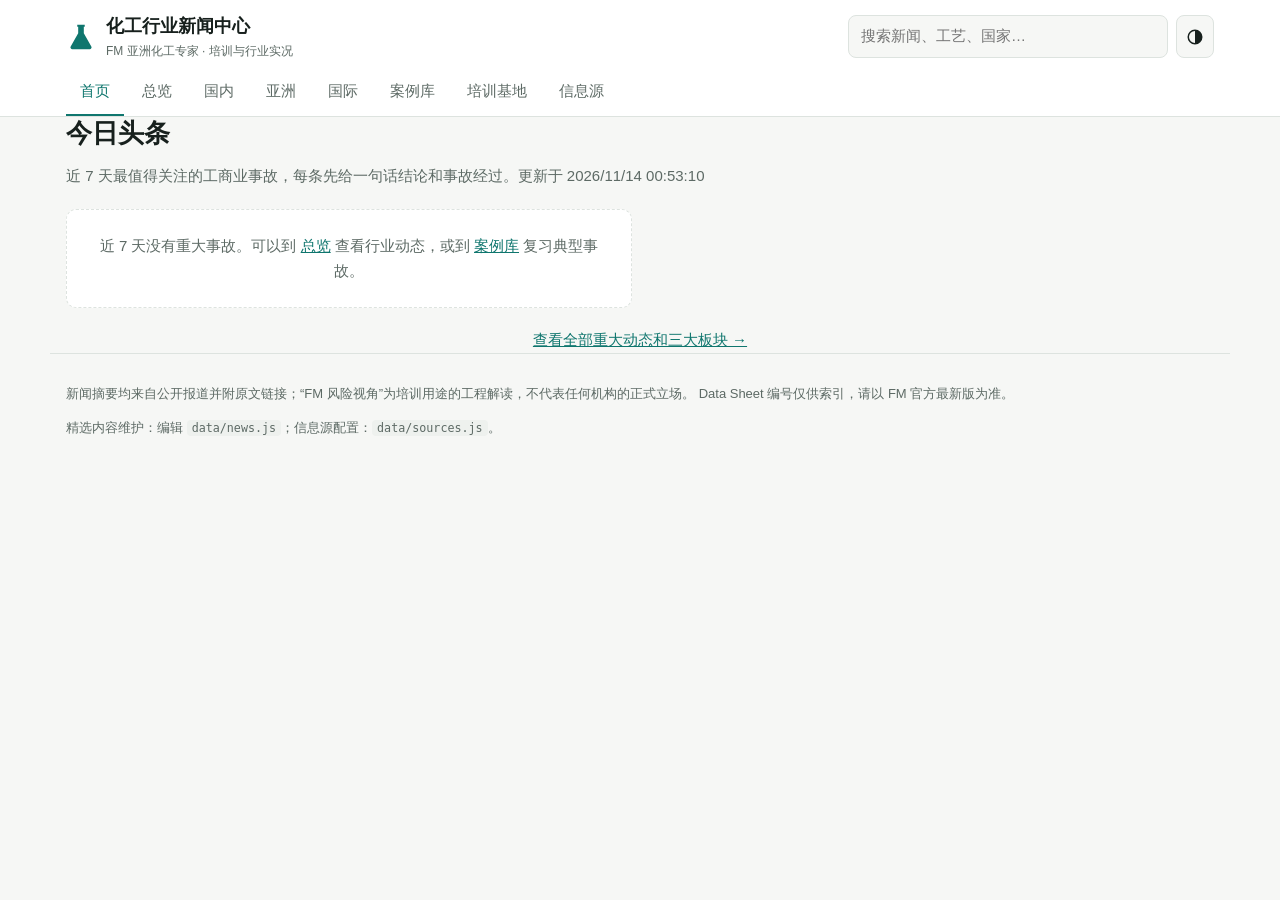
==== commit 45ddea5e: "Add distinctive iOS home screen icon and Apple touch metadata" ====
--- a/index.html
+++ b/index.html
@@ -1,6 +1,9 @@
 <!doctype html>
 <html lang="zh-CN">
 <head>
+<link rel="apple-touch-icon" sizes="180x180" href="/apple-touch-icon.png?v=20261114">
+<link rel="icon" type="image/png" href="/apple-touch-icon.png?v=20261114">
+<meta name="apple-mobile-web-app-title" content="化工行业新闻中心">
   <meta charset="utf-8" />
   <meta name="viewport" content="width=device-width, initial-scale=1" />
   <title>化工行业新闻中心</title>
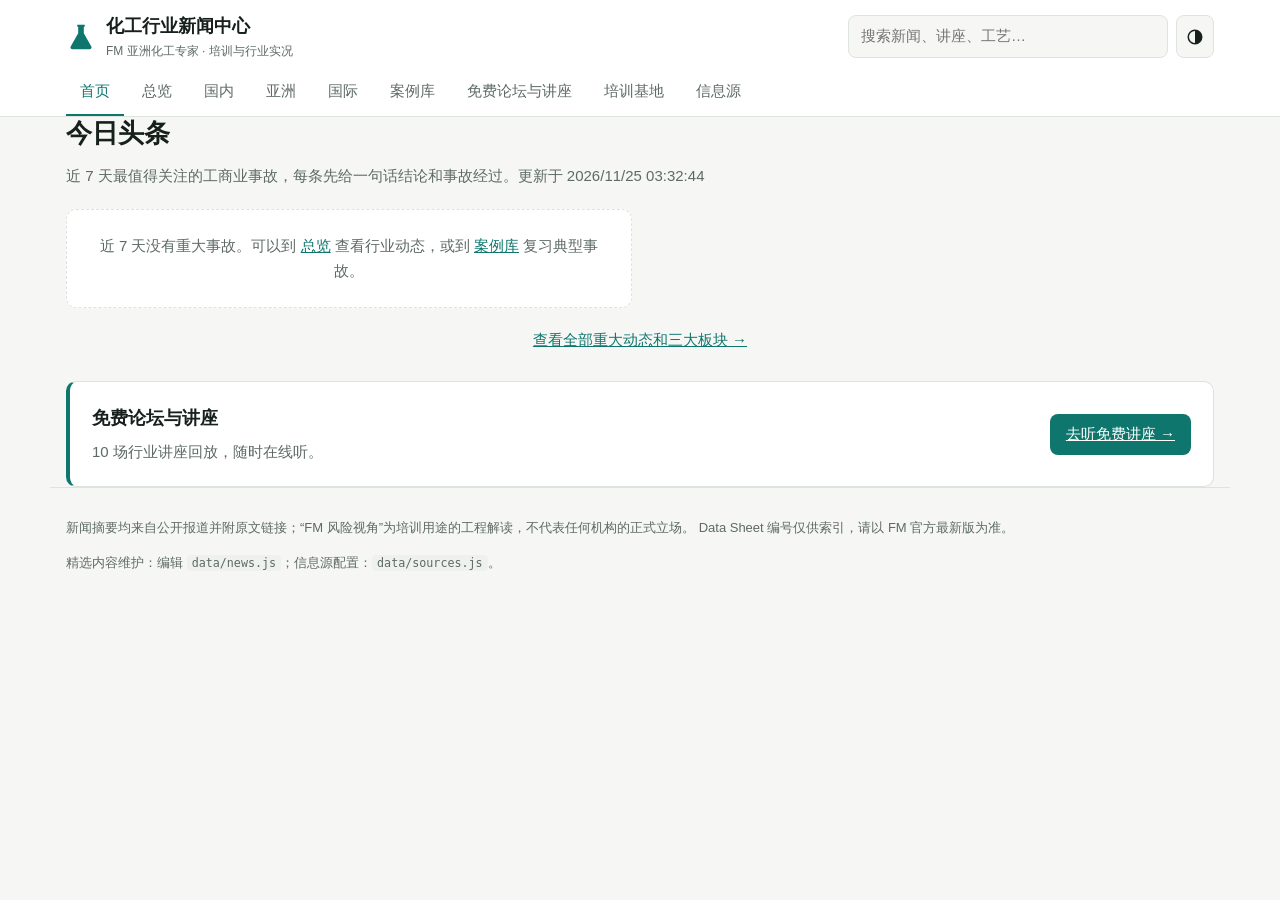
==== commit 669be36e: "feat: 每日更新新闻并新增免费线上论坛与讲座" ====
--- a/index.html
+++ b/index.html
@@ -18,6 +18,8 @@
   <script defer src="data/feeds.js"></script>
   <script defer src="data/training.js"></script>
   <script defer src="data/fm-notes.js"></script>
+  <script defer src="data/events.js"></script>
+  <script defer src="data/events-auto.js"></script>
   <script defer src="assets/app.js"></script>
 </head>
 <body>
@@ -31,7 +33,7 @@
         </span>
       </a>
       <div class="header-tools">
-        <input id="search" type="search" placeholder="搜索新闻、工艺、国家…" aria-label="搜索" />
+        <input id="search" type="search" placeholder="搜索新闻、讲座、工艺…" aria-label="搜索" />
         <button id="theme" class="icon-btn" title="切换深浅色" aria-label="切换深浅色"><svg viewBox="0 0 24 24" aria-hidden="true"><path d="M12 2a10 10 0 1 0 0 20 10 10 0 0 0 0-20zm0 2v16a8 8 0 0 1 0-16z"/></svg></button>
       </div>
     </div>
@@ -42,6 +44,7 @@
       <a href="#/asia" data-view="asia">亚洲</a>
       <a href="#/intl" data-view="intl">国际</a>
       <a href="#/cases" data-view="cases">案例库</a>
+      <a href="#/events" data-view="events">免费论坛与讲座</a>
       <a href="#/training" data-view="training">培训基地</a>
       <a href="#/sources" data-view="sources">信息源</a>
     </nav>
--- a/assets/style.css
+++ b/assets/style.css
@@ -113,6 +113,37 @@
 main { padding-top: 24px; padding-bottom: 40px; outline: none; }
 .site-footer { color: var(--muted); font-size: 13px; border-top: 1px solid var(--border); padding-top: 16px; padding-bottom: 32px; }
 
+/* Free online forums and webinar recordings */
+.events-teaser { display: flex; justify-content: space-between; align-items: center; gap: 20px; padding: 22px; margin-top: 28px; border: 1px solid var(--border); border-left: 4px solid var(--accent); border-radius: var(--radius); background: var(--surface); }
+.events-teaser strong { font-size: 18px; }
+.events-teaser p { color: var(--muted); margin: 6px 0 0; }
+.events-teaser .btn { flex-shrink: 0; }
+.events-note { background: var(--accent-soft); border-radius: var(--radius); padding: 16px 20px; margin-bottom: 20px; }
+.events-note p { margin: 5px 0 0; font-size: 13px; }
+.events-grid { display: grid; grid-template-columns: repeat(2, minmax(0, 1fr)); gap: 18px; }
+.event-card { min-width: 0; background: var(--surface); border: 1px solid var(--border); border-radius: var(--radius); box-shadow: var(--shadow); padding: 22px; display: flex; flex-direction: column; overflow-wrap: anywhere; }
+.event-card.event-featured { grid-column: 1 / -1; border-top: 3px solid var(--accent); }
+.event-top { display: flex; flex-wrap: wrap; gap: 6px; margin-bottom: 12px; }
+.event-free { background: var(--accent-soft); color: var(--accent); }
+.event-card h2 { font-size: 20px; margin-bottom: 6px; }
+.event-original, .event-organizer { color: var(--muted); font-size: 13px; margin: 0 0 8px; }
+.event-summary { margin: 6px 0 16px; }
+.event-details { margin: 0 0 12px; font-size: 14px; }
+.event-details > div { display: grid; grid-template-columns: 68px minmax(0, 1fr); gap: 8px; padding: 6px 0; border-top: 1px solid var(--border); }
+.event-details dt { color: var(--muted); }
+.event-details dd { margin: 0; }
+.event-card .hint { margin: 0 0 14px; }
+.event-actions { display: flex; align-items: center; flex-wrap: wrap; gap: 12px; margin-top: auto; font-size: 13px; padding-top: 8px; }
+.event-checked { color: var(--muted); font-size: 12px; margin: 14px 0 0; }
+.event-help { margin-top: 24px; }
+@media (max-width: 700px) {
+  .events-grid { grid-template-columns: 1fr; }
+  .events-teaser { align-items: flex-start; flex-direction: column; }
+  .event-card { padding: 18px; }
+  .event-card h2 { font-size: 18px; }
+  .event-details > div { grid-template-columns: 58px minmax(0, 1fr); }
+}
+
 /* Sections */
 .page-head { margin-bottom: 20px; }
 .page-head h1 { font-size: 24px; }
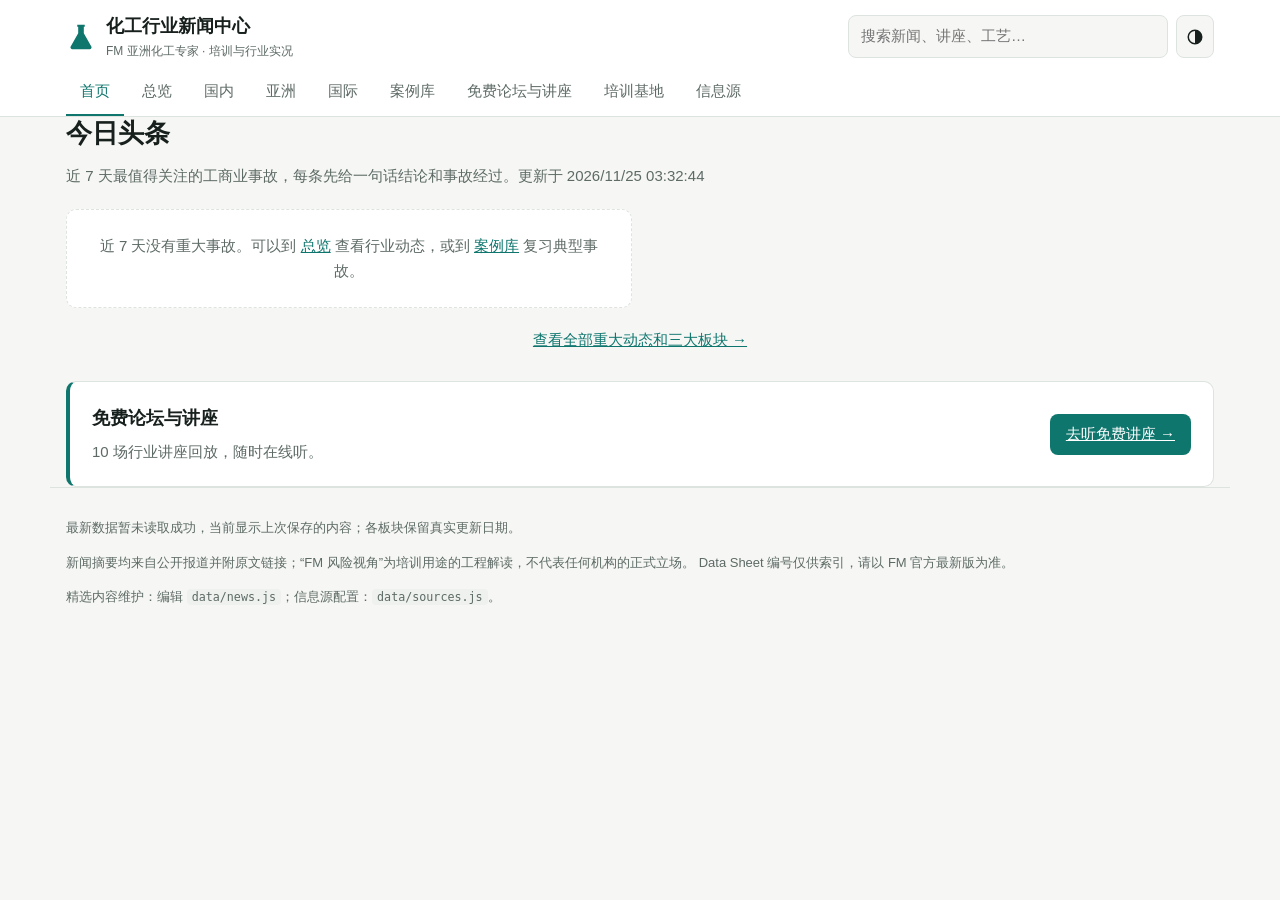
==== commit 808429a8: "fix: 让正式站直接读取最新每日新闻与活动数据" ====
--- a/index.html
+++ b/index.html
@@ -20,7 +20,7 @@
   <script defer src="data/fm-notes.js"></script>
   <script defer src="data/events.js"></script>
   <script defer src="data/events-auto.js"></script>
-  <script defer src="assets/app.js"></script>
+  <script defer src="assets/load-daily-data.js"></script>
 </head>
 <body>
   <header class="site-header">
@@ -50,7 +50,7 @@
     </nav>
   </header>
 
-  <main class="wrap" id="app" tabindex="-1"></main>
+  <main class="wrap" id="app" tabindex="-1">正在加载新闻与活动…</main>
 
   <footer class="site-footer wrap">
     <p>
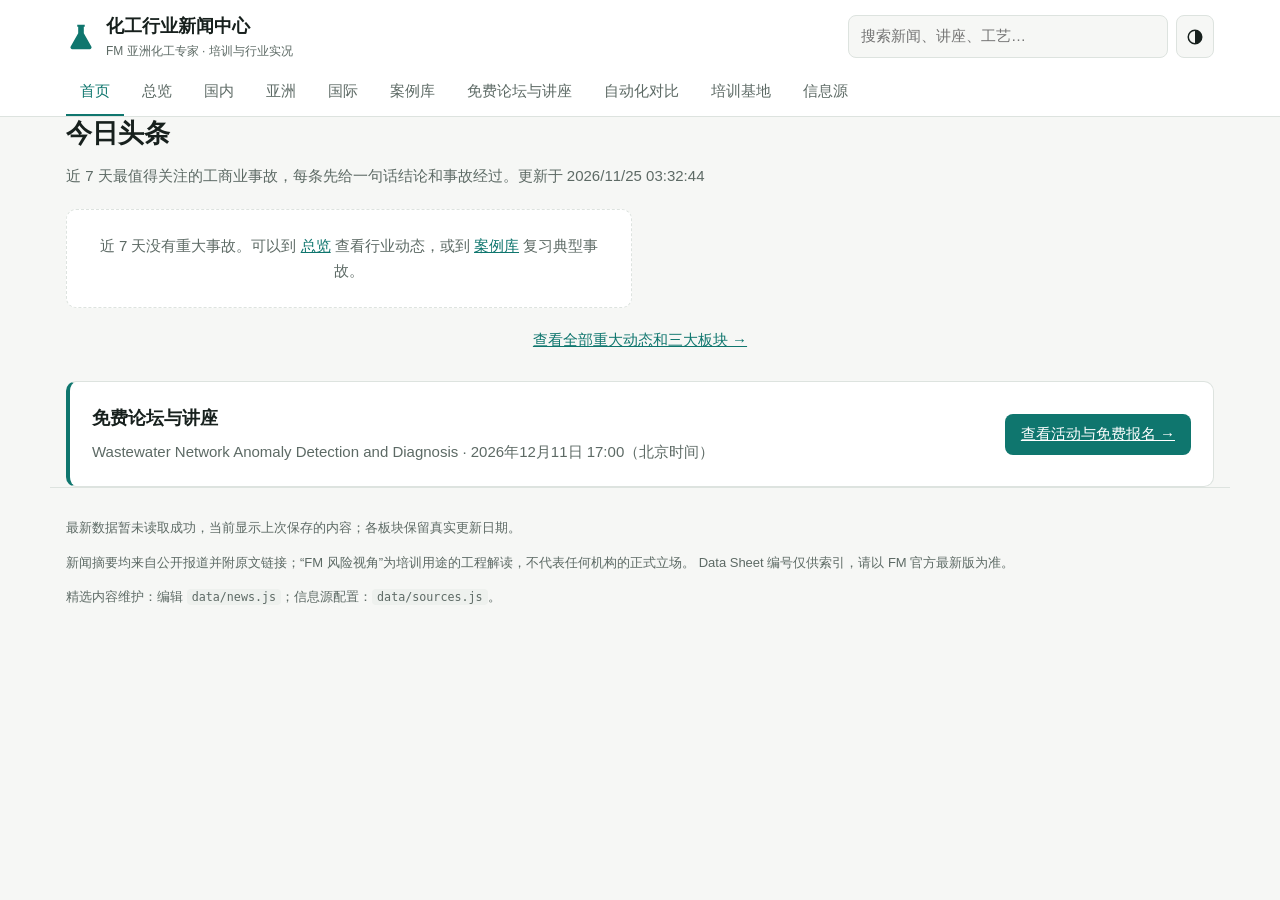
==== commit 2aac5a84: "feat: 扩展免费活动发现并保留两套自动化运行对比" ====
--- a/index.html
+++ b/index.html
@@ -20,6 +20,7 @@
   <script defer src="data/fm-notes.js"></script>
   <script defer src="data/events.js"></script>
   <script defer src="data/events-auto.js"></script>
+  <script defer src="data/events-discovered.js"></script>
   <script defer src="assets/load-daily-data.js"></script>
 </head>
 <body>
@@ -45,6 +46,7 @@
       <a href="#/intl" data-view="intl">国际</a>
       <a href="#/cases" data-view="cases">案例库</a>
       <a href="#/events" data-view="events">免费论坛与讲座</a>
+      <a href="#/automation" data-view="automation">自动化对比</a>
       <a href="#/training" data-view="training">培训基地</a>
       <a href="#/sources" data-view="sources">信息源</a>
     </nav>
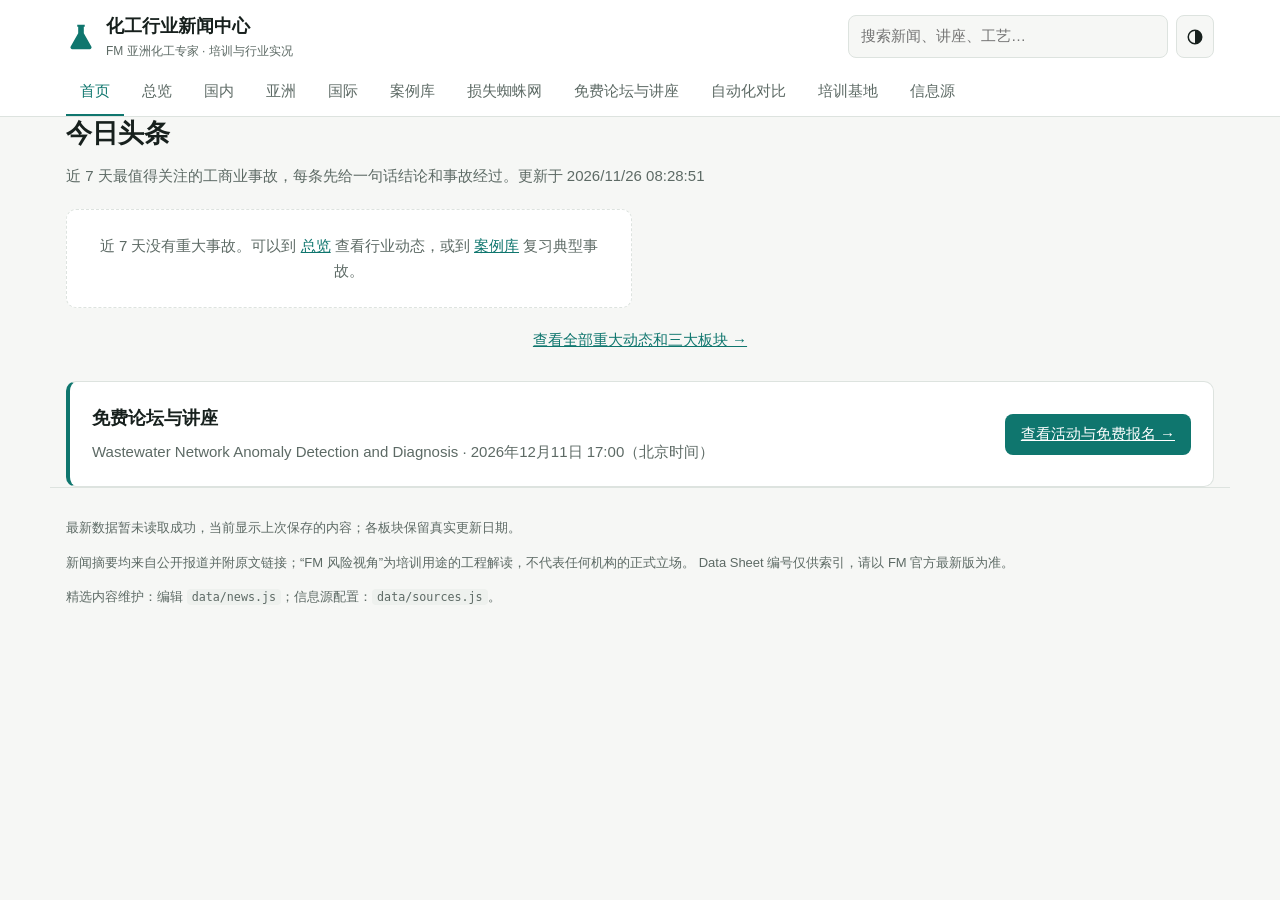
==== commit 119e9fc7: "feat: 增加有来源的损失洞察与可交互案例蜘蛛网" ====
--- a/index.html
+++ b/index.html
@@ -21,6 +21,9 @@
   <script defer src="data/events.js"></script>
   <script defer src="data/events-auto.js"></script>
   <script defer src="data/events-discovered.js"></script>
+  <script defer src="data/loss-insights.js"></script>
+  <script defer src="assets/loss-model.js"></script>
+  <script defer src="assets/loss-ui.js"></script>
   <script defer src="assets/load-daily-data.js"></script>
 </head>
 <body>
@@ -45,6 +48,7 @@
       <a href="#/asia" data-view="asia">亚洲</a>
       <a href="#/intl" data-view="intl">国际</a>
       <a href="#/cases" data-view="cases">案例库</a>
+      <a href="#/loss-web/intl-geelong-refinery-2026-04" data-view="loss-web">损失蜘蛛网</a>
       <a href="#/events" data-view="events">免费论坛与讲座</a>
       <a href="#/automation" data-view="automation">自动化对比</a>
       <a href="#/training" data-view="training">培训基地</a>
--- a/assets/style.css
+++ b/assets/style.css
@@ -456,3 +456,70 @@
 .mc-body { flex: 1; }
 .nd-body > .meta { font-size: 13px; color: var(--muted); }
 .photo.art .mc-media { width: 100%; height: auto; margin: 0; aspect-ratio: 16 / 9; border-radius: 8px; align-self: auto; }
+
+/* Source-backed loss insights and case network */
+.loss-insights { margin: 0 0 24px; padding: 20px; border: 1px solid var(--border); border-radius: var(--radius); background: var(--surface); }
+.loss-heading { display: flex; align-items: baseline; justify-content: space-between; flex-wrap: wrap; gap: 8px; }
+.loss-heading h4 { font-size: 19px; }
+.loss-heading > span { color: var(--muted); font-size: 12px; }
+.loss-brief { padding: 14px 16px; background: var(--accent-soft); border-radius: 8px; font-size: 16px; }
+.loss-brief strong { display: block; margin-bottom: 5px; font-size: 12px; color: var(--accent); }
+.loss-status { display: inline-block; font-size: 11px; font-weight: 400; line-height: 1.5; padding: 1px 6px; border-radius: 4px; background: var(--surface-2); color: var(--muted); }
+.loss-status.confirmed { background: var(--accent-soft); color: var(--accent); }
+.loss-status.preliminary, .loss-status.analysis { background: var(--fm-bg); color: var(--text); border: 1px solid var(--fm-border); }
+.loss-facts { margin: 16px 0; }
+.loss-fact { padding: 12px 0; border-bottom: 1px solid var(--border); display: grid; grid-template-columns: 150px minmax(0,1fr); gap: 14px; }
+.loss-fact dt { font-weight: 600; }
+.loss-fact dt .loss-status { display: table; margin-top: 5px; }
+.loss-fact dd { margin: 0; overflow-wrap: anywhere; }
+.loss-fact small, .loss-amounts small, .loss-timeline small { display: block; margin-top: 6px; color: var(--muted); font-size: 12px; }
+.loss-fact small a { text-decoration: none; }
+.loss-amounts { display: grid; grid-template-columns: repeat(auto-fit,minmax(220px,1fr)); gap: 12px; margin: 18px 0; }
+.loss-amounts > div { padding: 16px; border: 1px solid var(--border); border-left: 3px solid var(--accent); border-radius: 8px; background: var(--surface-2); }
+.loss-amounts strong { display: block; margin-top: 6px; font-size: 24px; font-variant-numeric: tabular-nums; }
+.loss-timeline { margin: 18px 0; }
+.loss-timeline summary, .loss-insights > details > summary { cursor: pointer; font-weight: 600; }
+.loss-timeline ol { padding-left: 20px; }
+.loss-timeline li { padding: 8px 0; }
+.loss-timeline time { color: var(--accent); font-weight: 600; }
+.loss-analysis { padding: 16px; background: var(--fm-bg); border-radius: 8px; margin: 20px 0; }
+.loss-analysis ul { margin-bottom: 0; padding-left: 20px; }
+.loss-related { margin: 24px 0 0; }
+.loss-related ol { padding-left: 22px; }
+.loss-related li { padding: 10px 0; border-bottom: 1px solid var(--border); }
+.loss-related li > a { font-weight: 600; }
+.loss-related p { margin: 6px 0; }
+.loss-related small { color: var(--muted); }
+.loss-web-layout { display: grid; grid-template-columns: minmax(0,1.5fr) minmax(340px,1fr); gap: 24px; align-items: start; }
+.loss-web-chart { min-width: 0; padding: 20px; border: 1px solid var(--border); border-radius: var(--radius); background: var(--surface); }
+.loss-web-layout > div { min-width: 0; }
+.loss-web-canvas { overflow-x: auto; margin: 14px -10px; border: 1px solid var(--border); border-radius: 10px; background: var(--bg); }
+.loss-web-canvas svg { width: 100%; min-width: 680px; display: block; }
+.loss-web-canvas.compact svg { min-width: 0; }
+.loss-web-canvas text { fill: var(--text); font-size: 17px; font-weight: 600; text-anchor: middle; pointer-events: none; }
+.loss-web-canvas text.sub { font-size: 13px; font-weight: 400; fill: var(--muted); }
+.loss-web-canvas a { outline-offset: 3px; }
+.loss-node rect { fill: var(--surface); stroke: var(--border); stroke-width: 2; }
+.loss-node.unknown rect { stroke-dasharray: 5 4; }
+.loss-node.preliminary rect { stroke: var(--fm-border); }
+.loss-node.selected rect, .loss-node:hover rect { stroke: var(--accent); stroke-width: 3; }
+.loss-center rect { fill: var(--accent-soft); stroke: var(--accent); stroke-width: 2; }
+.loss-case rect { fill: var(--surface); stroke-width: 2; }
+.loss-case.case-0 rect { stroke: var(--accent); }
+.loss-case.case-1 rect { stroke: var(--intl); }
+.loss-case.case-2 rect { stroke: var(--asia); }
+.loss-spoke { stroke: var(--border); stroke-width: 2; }
+.loss-spoke.unknown { stroke-dasharray: 5 5; }
+.loss-edge { stroke-width: 2; fill: none; opacity: 0.65; }
+.loss-edge.case-0 { stroke: var(--accent); }
+.loss-edge.case-1 { stroke: var(--intl); }
+.loss-edge.case-2 { stroke: var(--asia); }
+.loss-web-canvas .muted { opacity: 0.12; }
+@media (max-width: 1100px) { .loss-web-layout { grid-template-columns: minmax(0,1fr); } }
+@media (max-width: 600px) {
+  .loss-insights, .loss-web-chart { padding: 14px; }
+  .loss-fact { grid-template-columns: 1fr; gap: 5px; }
+  .loss-fact dt .loss-status { display: inline-block; margin-left: 5px; margin-top: 0; }
+  .loss-amounts { grid-template-columns: 1fr; }
+  .loss-heading > span { font-size: 11px; }
+}
